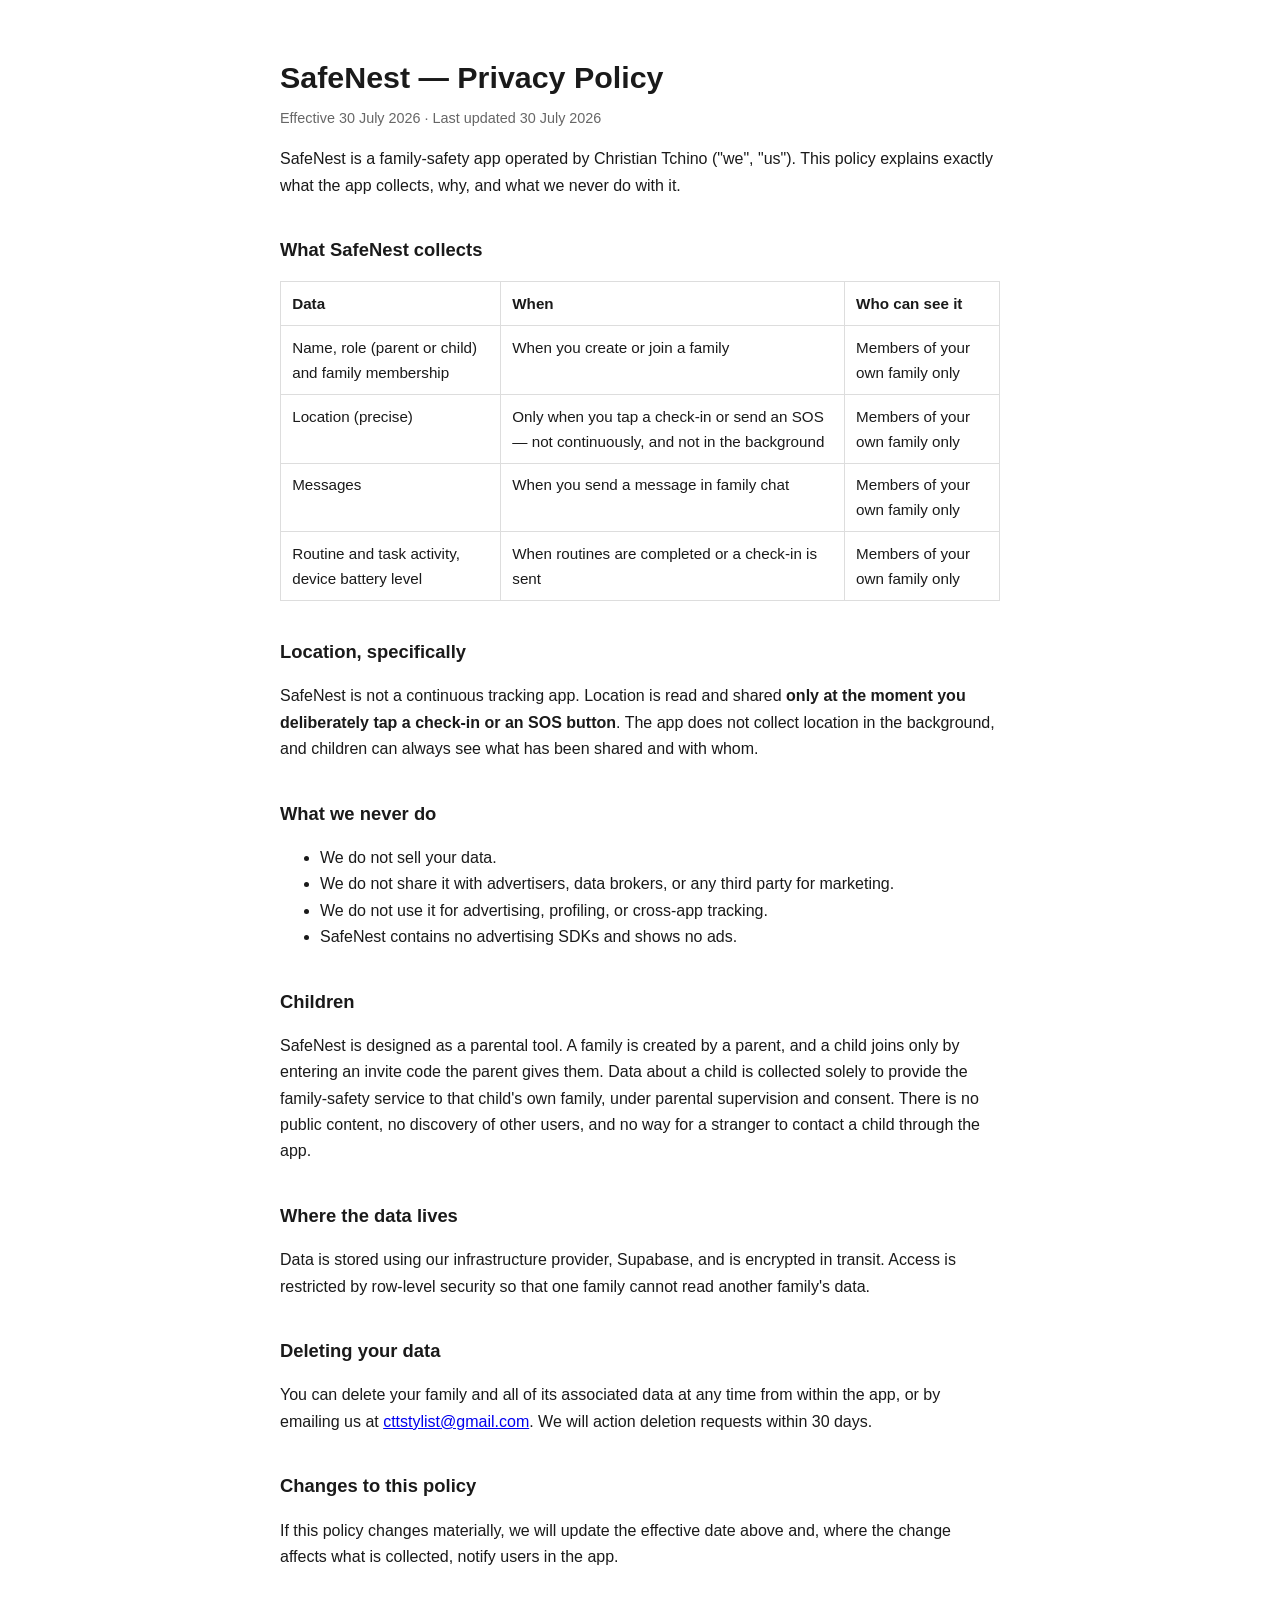
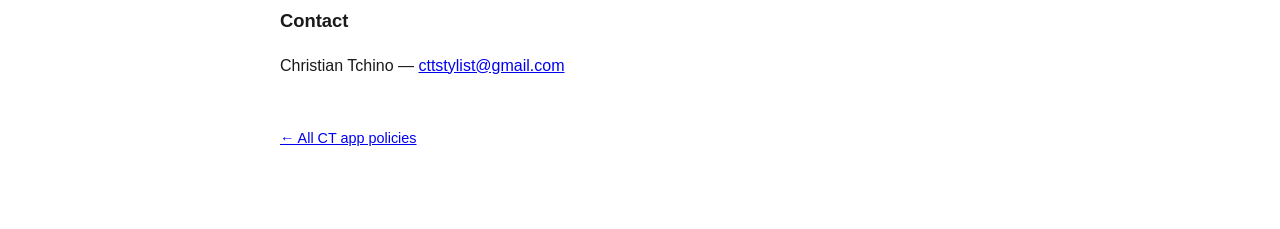
==== safenest-privacy.html @ d18ca306 "Privacy policies for SafeNest and StillNest" ====
<!doctype html>
<html lang="en">
<head>
<meta charset="utf-8">
<meta name="viewport" content="width=device-width, initial-scale=1">
<title>SafeNest — Privacy Policy</title>
<style>
  :root { color-scheme: light dark; }
  body {
    font-family: -apple-system, BlinkMacSystemFont, "Segoe UI", Roboto, sans-serif;
    line-height: 1.65; max-width: 720px; margin: 0 auto; padding: 2rem 1.25rem 4rem;
    color: #1a1a1a; background: #fff;
  }
  @media (prefers-color-scheme: dark) {
    body { color: #e8e8e8; background: #14181f; }
    a { color: #7cb3ff; }
    .meta { color: #9aa4b2; }
    th, td { border-color: #2c333d; }
  }
  h1 { font-size: 1.9rem; margin-bottom: .25rem; }
  h2 { font-size: 1.15rem; margin-top: 2.25rem; }
  .meta { color: #666; font-size: .9rem; margin-top: 0; }
  table { border-collapse: collapse; width: 100%; margin: 1rem 0; font-size: .95rem; }
  th, td { border: 1px solid #ddd; padding: .55rem .7rem; text-align: left; vertical-align: top; }
  th { font-weight: 600; }
  code { background: rgba(127,127,127,.15); padding: .1rem .3rem; border-radius: 3px; }
  footer { margin-top: 3rem; font-size: .9rem; color: #666; }
</style>
</head>
<body>

<h1>SafeNest — Privacy Policy</h1>
<p class="meta">Effective 30 July 2026 · Last updated 30 July 2026</p>

<p>SafeNest is a family-safety app operated by Christian Tchino ("we", "us").
This policy explains exactly what the app collects, why, and what we never do with it.</p>

<h2>What SafeNest collects</h2>

<table>
  <tr><th>Data</th><th>When</th><th>Who can see it</th></tr>
  <tr>
    <td>Name, role (parent or child) and family membership</td>
    <td>When you create or join a family</td>
    <td>Members of your own family only</td>
  </tr>
  <tr>
    <td>Location (precise)</td>
    <td>Only when you tap a check-in or send an SOS — not continuously, and not in the background</td>
    <td>Members of your own family only</td>
  </tr>
  <tr>
    <td>Messages</td>
    <td>When you send a message in family chat</td>
    <td>Members of your own family only</td>
  </tr>
  <tr>
    <td>Routine and task activity, device battery level</td>
    <td>When routines are completed or a check-in is sent</td>
    <td>Members of your own family only</td>
  </tr>
</table>

<h2>Location, specifically</h2>

<p>SafeNest is not a continuous tracking app. Location is read and shared
<strong>only at the moment you deliberately tap a check-in or an SOS button</strong>.
The app does not collect location in the background, and children can always see
what has been shared and with whom.</p>

<h2>What we never do</h2>

<ul>
  <li>We do not sell your data.</li>
  <li>We do not share it with advertisers, data brokers, or any third party for marketing.</li>
  <li>We do not use it for advertising, profiling, or cross-app tracking.</li>
  <li>SafeNest contains no advertising SDKs and shows no ads.</li>
</ul>

<h2>Children</h2>

<p>SafeNest is designed as a parental tool. A family is created by a parent, and a
child joins only by entering an invite code the parent gives them. Data about a child
is collected solely to provide the family-safety service to that child's own family,
under parental supervision and consent. There is no public content, no discovery of
other users, and no way for a stranger to contact a child through the app.</p>

<h2>Where the data lives</h2>

<p>Data is stored using our infrastructure provider, Supabase, and is encrypted in
transit. Access is restricted by row-level security so that one family cannot read
another family's data.</p>

<h2>Deleting your data</h2>

<p>You can delete your family and all of its associated data at any time from within
the app, or by emailing us at
<a href="mailto:cttstylist@gmail.com">cttstylist@gmail.com</a>. We will action deletion
requests within 30 days.</p>

<h2>Changes to this policy</h2>

<p>If this policy changes materially, we will update the effective date above and,
where the change affects what is collected, notify users in the app.</p>

<h2>Contact</h2>

<p>Christian Tchino — <a href="mailto:cttstylist@gmail.com">cttstylist@gmail.com</a></p>

<footer>
  <p><a href="./">← All CT app policies</a></p>
</footer>

</body>
</html>
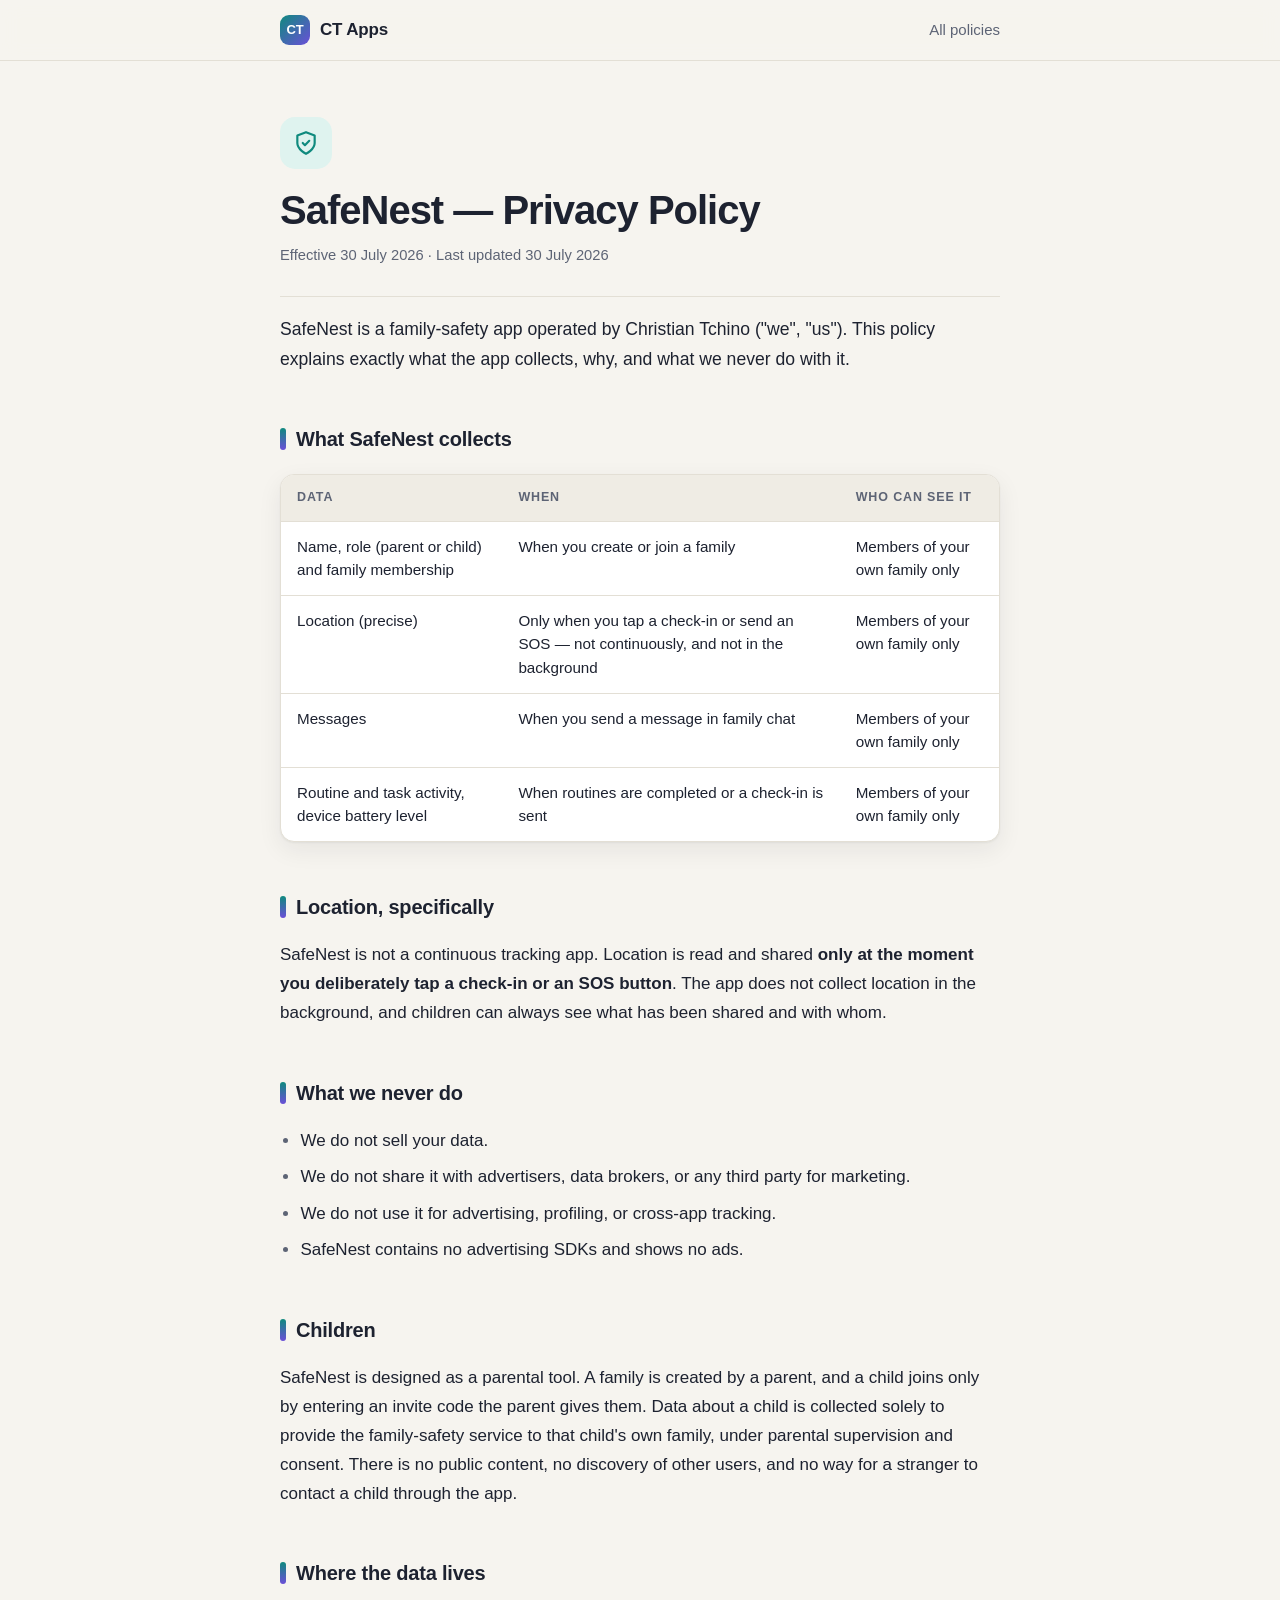
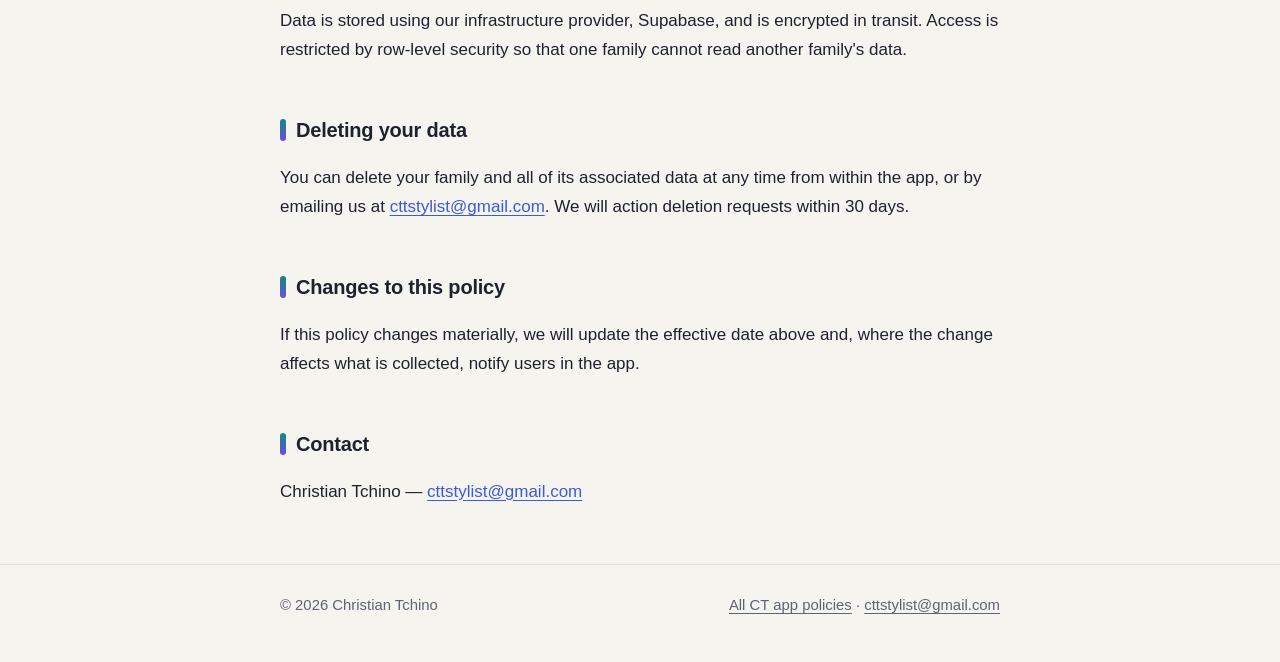
==== commit fe4e4280: "Redesign legal site for a cleaner, more polished look Adds a shared stylesheet and restyles all thre" ====
--- a/safenest-privacy.html
+++ b/safenest-privacy.html
@@ -4,40 +4,37 @@
 <meta charset="utf-8">
 <meta name="viewport" content="width=device-width, initial-scale=1">
 <title>SafeNest — Privacy Policy</title>
-<style>
-  :root { color-scheme: light dark; }
-  body {
-    font-family: -apple-system, BlinkMacSystemFont, "Segoe UI", Roboto, sans-serif;
-    line-height: 1.65; max-width: 720px; margin: 0 auto; padding: 2rem 1.25rem 4rem;
-    color: #1a1a1a; background: #fff;
-  }
-  @media (prefers-color-scheme: dark) {
-    body { color: #e8e8e8; background: #14181f; }
-    a { color: #7cb3ff; }
-    .meta { color: #9aa4b2; }
-    th, td { border-color: #2c333d; }
-  }
-  h1 { font-size: 1.9rem; margin-bottom: .25rem; }
-  h2 { font-size: 1.15rem; margin-top: 2.25rem; }
-  .meta { color: #666; font-size: .9rem; margin-top: 0; }
-  table { border-collapse: collapse; width: 100%; margin: 1rem 0; font-size: .95rem; }
-  th, td { border: 1px solid #ddd; padding: .55rem .7rem; text-align: left; vertical-align: top; }
-  th { font-weight: 600; }
-  code { background: rgba(127,127,127,.15); padding: .1rem .3rem; border-radius: 3px; }
-  footer { margin-top: 3rem; font-size: .9rem; color: #666; }
-</style>
+<meta name="description" content="How SafeNest handles your family’s data: what is collected, who can see it, and what we never do.">
+<meta name="theme-color" content="#f6f4ef" media="(prefers-color-scheme: light)">
+<meta name="theme-color" content="#11141b" media="(prefers-color-scheme: dark)">
+<link rel="icon" href="data:image/svg+xml,%3Csvg xmlns='http://www.w3.org/2000/svg' viewBox='0 0 32 32'%3E%3Cdefs%3E%3ClinearGradient id='g' x1='0' y1='0' x2='1' y2='1'%3E%3Cstop offset='0' stop-color='%230f8a7e'/%3E%3Cstop offset='1' stop-color='%236b4fd8'/%3E%3C/linearGradient%3E%3C/defs%3E%3Crect width='32' height='32' rx='9' fill='url(%23g)'/%3E%3Ctext x='16' y='21' font-family='sans-serif' font-size='13' font-weight='800' fill='white' text-anchor='middle'%3ECT%3C/text%3E%3C/svg%3E">
+<link rel="stylesheet" href="./styles.css">
 </head>
 <body>
 
-<h1>SafeNest — Privacy Policy</h1>
-<p class="meta">Effective 30 July 2026 · Last updated 30 July 2026</p>
+<header class="site-header">
+  <div class="wrap">
+    <a class="brand" href="./"><span class="brand-mark">CT</span> CT Apps</a>
+    <nav><a href="./">All policies</a></nav>
+  </div>
+</header>
+
+<main class="wrap">
+
+<div class="policy-hero safe">
+  <div class="app-icon"><svg width="26" height="26" viewBox="0 0 24 24" fill="none" stroke="currentColor" stroke-width="2" stroke-linecap="round" stroke-linejoin="round" aria-hidden="true"><path d="M12 22s8-4 8-10V5l-8-3-8 3v7c0 6 8 10 8 10z"/><path d="m9 12 2 2 4-4"/></svg></div>
+  <h1>SafeNest — Privacy Policy</h1>
+  <p class="meta">Effective 30 July 2026 · Last updated 30 July 2026</p>
+</div>
+
+<article class="policy">
 
 <p>SafeNest is a family-safety app operated by Christian Tchino ("we", "us").
 This policy explains exactly what the app collects, why, and what we never do with it.</p>
 
 <h2>What SafeNest collects</h2>
 
-<table>
+<div class="table-wrap"><table>
   <tr><th>Data</th><th>When</th><th>Who can see it</th></tr>
   <tr>
     <td>Name, role (parent or child) and family membership</td>
@@ -59,7 +56,7 @@
     <td>When routines are completed or a check-in is sent</td>
     <td>Members of your own family only</td>
   </tr>
-</table>
+</table></div>
 
 <h2>Location, specifically</h2>
 
@@ -107,8 +104,14 @@
 
 <p>Christian Tchino — <a href="mailto:cttstylist@gmail.com">cttstylist@gmail.com</a></p>
 
-<footer>
-  <p><a href="./">← All CT app policies</a></p>
+</article>
+</main>
+
+<footer class="site-footer">
+  <div class="wrap">
+    <span>&copy; 2026 Christian Tchino</span>
+    <span><a href="./">All CT app policies</a> &middot; <a href="mailto:cttstylist@gmail.com">cttstylist@gmail.com</a></span>
+  </div>
 </footer>
 
 </body>
--- a/styles.css
+++ b/styles.css
@@ -0,0 +1,147 @@
+/* CT Apps — shared styles for the legal site */
+
+:root {
+  color-scheme: light dark;
+  --bg: #f6f4ef;
+  --bg-soft: #efece4;
+  --surface: #ffffff;
+  --text: #1d2230;
+  --muted: #5d6475;
+  --border: #e3dfd5;
+  --accent: #3b5bdb;
+  --safe: #0f8a7e;
+  --safe-soft: #dff3ef;
+  --still: #6b4fd8;
+  --still-soft: #ece7fd;
+  --shadow: 0 1px 2px rgba(29, 34, 48, .05), 0 8px 24px rgba(29, 34, 48, .07);
+  --radius: 18px;
+}
+
+@media (prefers-color-scheme: dark) {
+  :root {
+    --bg: #11141b;
+    --bg-soft: #161a23;
+    --surface: #1b202b;
+    --text: #e9ebf1;
+    --muted: #9ba3b4;
+    --border: #2a3040;
+    --accent: #8ea6ff;
+    --safe: #4fd1bf;
+    --safe-soft: #12302d;
+    --still: #a996ff;
+    --still-soft: #262044;
+    --shadow: 0 1px 2px rgba(0, 0, 0, .3), 0 8px 24px rgba(0, 0, 0, .25);
+  }
+}
+
+* { box-sizing: border-box; }
+
+html { -webkit-text-size-adjust: 100%; }
+
+body {
+  margin: 0;
+  font-family: -apple-system, BlinkMacSystemFont, "Segoe UI", Roboto, "Helvetica Neue", sans-serif;
+  font-size: 17px;
+  line-height: 1.7;
+  color: var(--text);
+  background: var(--bg);
+}
+
+a { color: var(--accent); text-underline-offset: 3px; }
+a:hover { text-decoration-thickness: 2px; }
+a:focus-visible { outline: 3px solid var(--accent); outline-offset: 3px; border-radius: 4px; }
+
+.wrap { max-width: 760px; margin: 0 auto; padding: 0 20px; }
+
+/* Header */
+.site-header {
+  position: sticky; top: 0; z-index: 10;
+  background: color-mix(in srgb, var(--bg) 85%, transparent);
+  backdrop-filter: saturate(160%) blur(10px);
+  -webkit-backdrop-filter: saturate(160%) blur(10px);
+  border-bottom: 1px solid var(--border);
+}
+.site-header .wrap { display: flex; align-items: center; justify-content: space-between; height: 60px; }
+.brand { display: flex; align-items: center; gap: 10px; font-weight: 700; color: var(--text); text-decoration: none; letter-spacing: -.01em; }
+.brand-mark {
+  width: 30px; height: 30px; border-radius: 9px; display: grid; place-items: center;
+  background: linear-gradient(135deg, var(--safe), var(--still)); color: #fff; font-size: 13px; font-weight: 800;
+}
+.site-header nav a { color: var(--muted); text-decoration: none; font-size: 15px; font-weight: 500; }
+.site-header nav a:hover { color: var(--text); }
+
+/* Home hero */
+.hero { padding: 72px 0 36px; }
+.eyebrow { display: inline-block; font-size: 13px; font-weight: 600; letter-spacing: .08em; text-transform: uppercase; color: var(--muted); margin: 0 0 14px; }
+.hero h1 { font-size: clamp(2.2rem, 6vw, 3.2rem); line-height: 1.1; letter-spacing: -.03em; margin: 0 0 16px; }
+.hero h1 .grad {
+  background: linear-gradient(90deg, var(--safe), var(--still));
+  -webkit-background-clip: text; background-clip: text; color: transparent;
+}
+.hero p { font-size: 1.15rem; color: var(--muted); margin: 0; max-width: 34em; }
+
+/* App cards */
+.apps { display: grid; gap: 18px; grid-template-columns: repeat(auto-fit, minmax(280px, 1fr)); padding: 20px 0 56px; }
+.app-card {
+  position: relative; display: flex; flex-direction: column; gap: 12px;
+  padding: 26px; border-radius: var(--radius); background: var(--surface);
+  border: 1px solid var(--border); box-shadow: var(--shadow);
+  color: var(--text); text-decoration: none;
+  transition: transform .18s ease, box-shadow .18s ease, border-color .18s ease;
+}
+.app-card:hover { transform: translateY(-3px); border-color: var(--tone); }
+.app-card:focus-visible { outline: 3px solid var(--tone); outline-offset: 3px; }
+.app-card.safe { --tone: var(--safe); --tone-soft: var(--safe-soft); }
+.app-card.still { --tone: var(--still); --tone-soft: var(--still-soft); }
+.app-icon { width: 52px; height: 52px; border-radius: 15px; display: grid; place-items: center; background: var(--tone-soft); color: var(--tone); }
+.app-card h2 { font-size: 1.3rem; margin: 4px 0 0; letter-spacing: -.01em; }
+.app-card p { margin: 0; color: var(--muted); font-size: 1rem; line-height: 1.6; }
+.app-card .cta { margin-top: auto; padding-top: 6px; font-weight: 600; color: var(--tone); font-size: .97rem; }
+.app-card .cta::after { content: " →"; transition: margin-left .18s ease; }
+.app-card:hover .cta::after { margin-left: 4px; }
+
+/* Policy page header */
+.policy-hero { padding: 56px 0 28px; border-bottom: 1px solid var(--border); margin-bottom: 8px; }
+.policy-hero.safe { --tone: var(--safe); --tone-soft: var(--safe-soft); }
+.policy-hero.still { --tone: var(--still); --tone-soft: var(--still-soft); }
+.policy-hero .app-icon { margin-bottom: 18px; }
+.policy-hero h1 { font-size: clamp(1.9rem, 5vw, 2.5rem); line-height: 1.15; letter-spacing: -.025em; margin: 0 0 10px; }
+.meta { color: var(--muted); font-size: .92rem; margin: 0; }
+
+/* Policy body */
+.policy { padding-bottom: 40px; }
+.policy > p:first-child { font-size: 1.1rem; }
+.policy h2 {
+  font-size: 1.25rem; letter-spacing: -.01em; margin: 44px 0 10px; padding-top: 4px;
+  display: flex; align-items: center; gap: 10px;
+}
+.policy h2::before {
+  content: ""; width: 6px; height: 22px; border-radius: 3px; flex: none;
+  background: linear-gradient(180deg, var(--safe), var(--still));
+}
+.policy ul { padding-left: 1.2em; }
+.policy li { margin-bottom: .45em; }
+.policy li::marker { color: var(--muted); }
+
+.table-wrap { overflow-x: auto; margin: 18px 0; border-radius: 14px; border: 1px solid var(--border); background: var(--surface); box-shadow: var(--shadow); }
+table { border-collapse: collapse; width: 100%; font-size: .95rem; line-height: 1.55; }
+th, td { padding: 13px 16px; text-align: left; vertical-align: top; border-bottom: 1px solid var(--border); }
+tr:last-child td { border-bottom: 0; }
+th { font-size: .78rem; text-transform: uppercase; letter-spacing: .07em; color: var(--muted); background: var(--bg-soft); font-weight: 700; }
+
+/* Footer */
+.site-footer { border-top: 1px solid var(--border); padding: 28px 0 44px; color: var(--muted); font-size: .93rem; }
+.site-footer .wrap { display: flex; flex-wrap: wrap; gap: 10px 24px; justify-content: space-between; }
+.site-footer a { color: var(--muted); }
+.site-footer a:hover { color: var(--text); }
+
+@media (prefers-reduced-motion: reduce) {
+  .app-card, .app-card .cta::after { transition: none; }
+  .app-card:hover { transform: none; }
+}
+
+@media (max-width: 520px) {
+  body { font-size: 16px; }
+  .hero { padding-top: 48px; }
+  .site-header nav { display: none; }
+}
